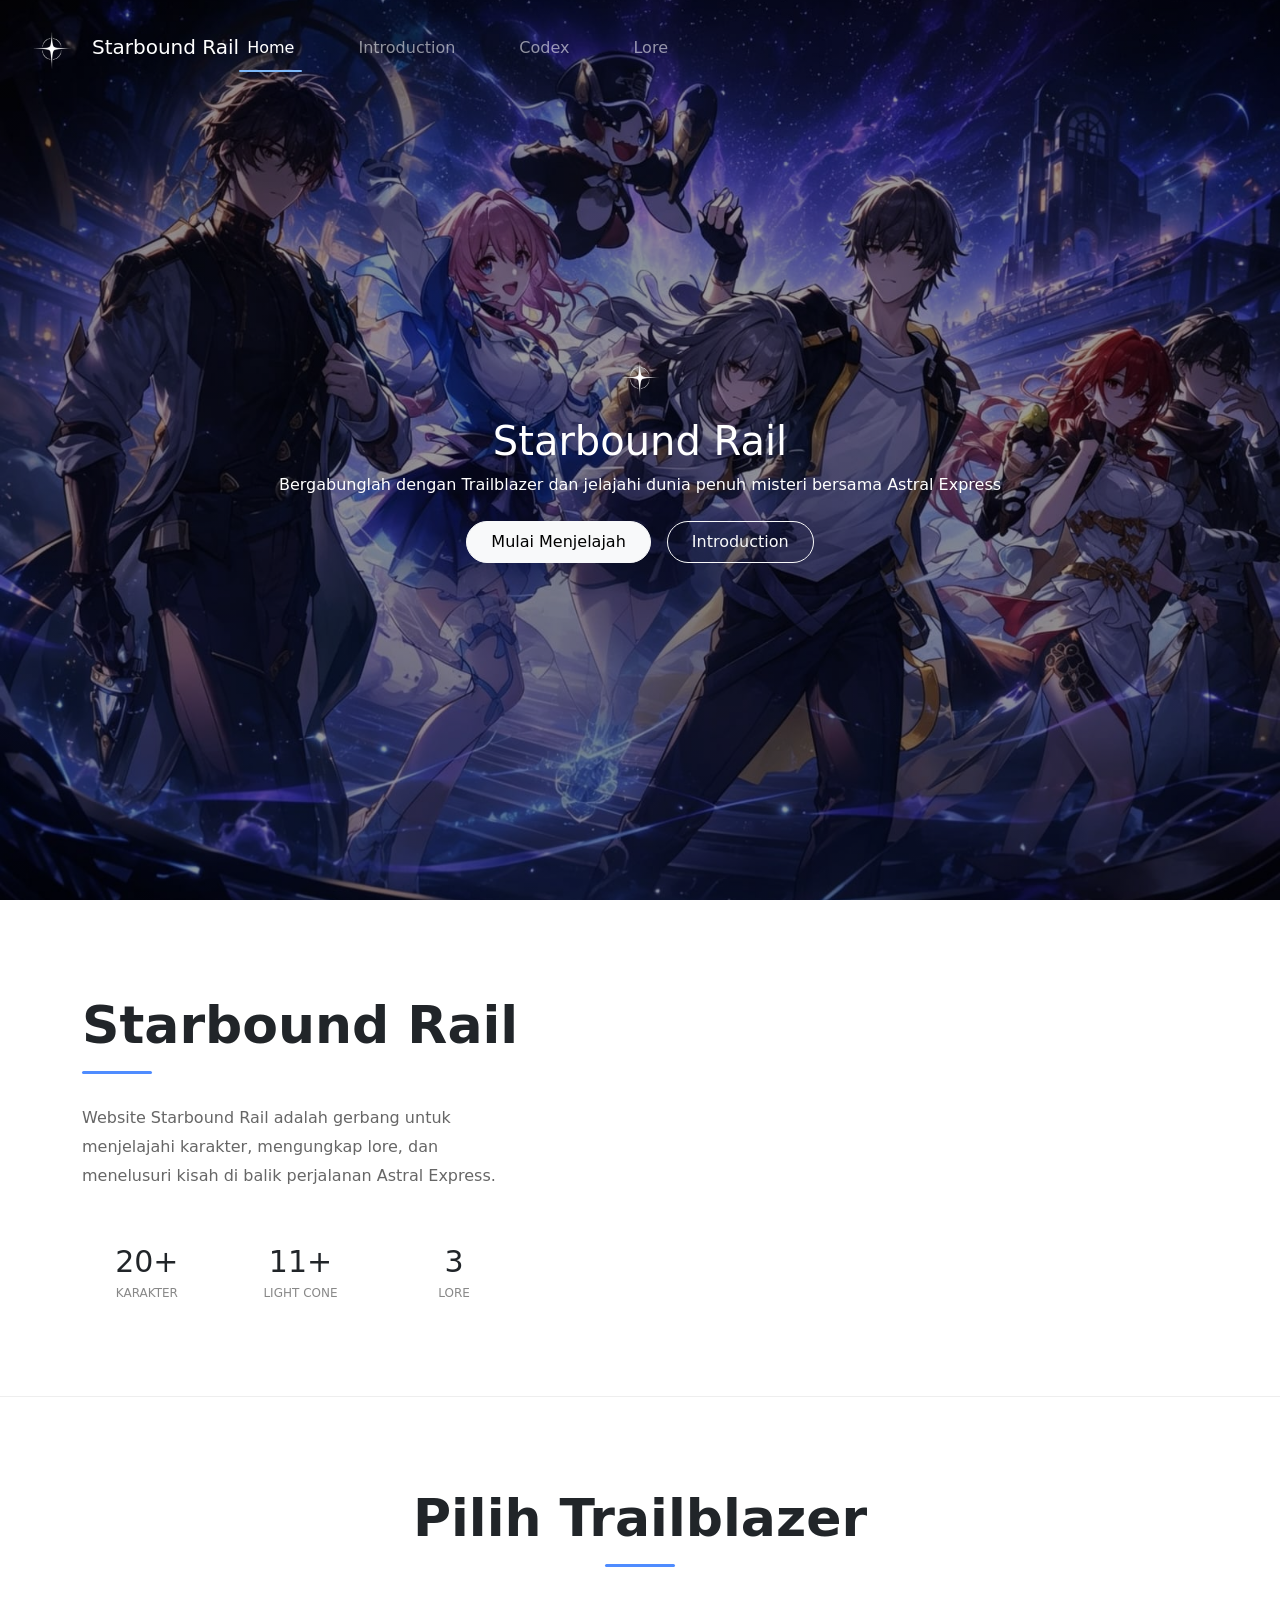
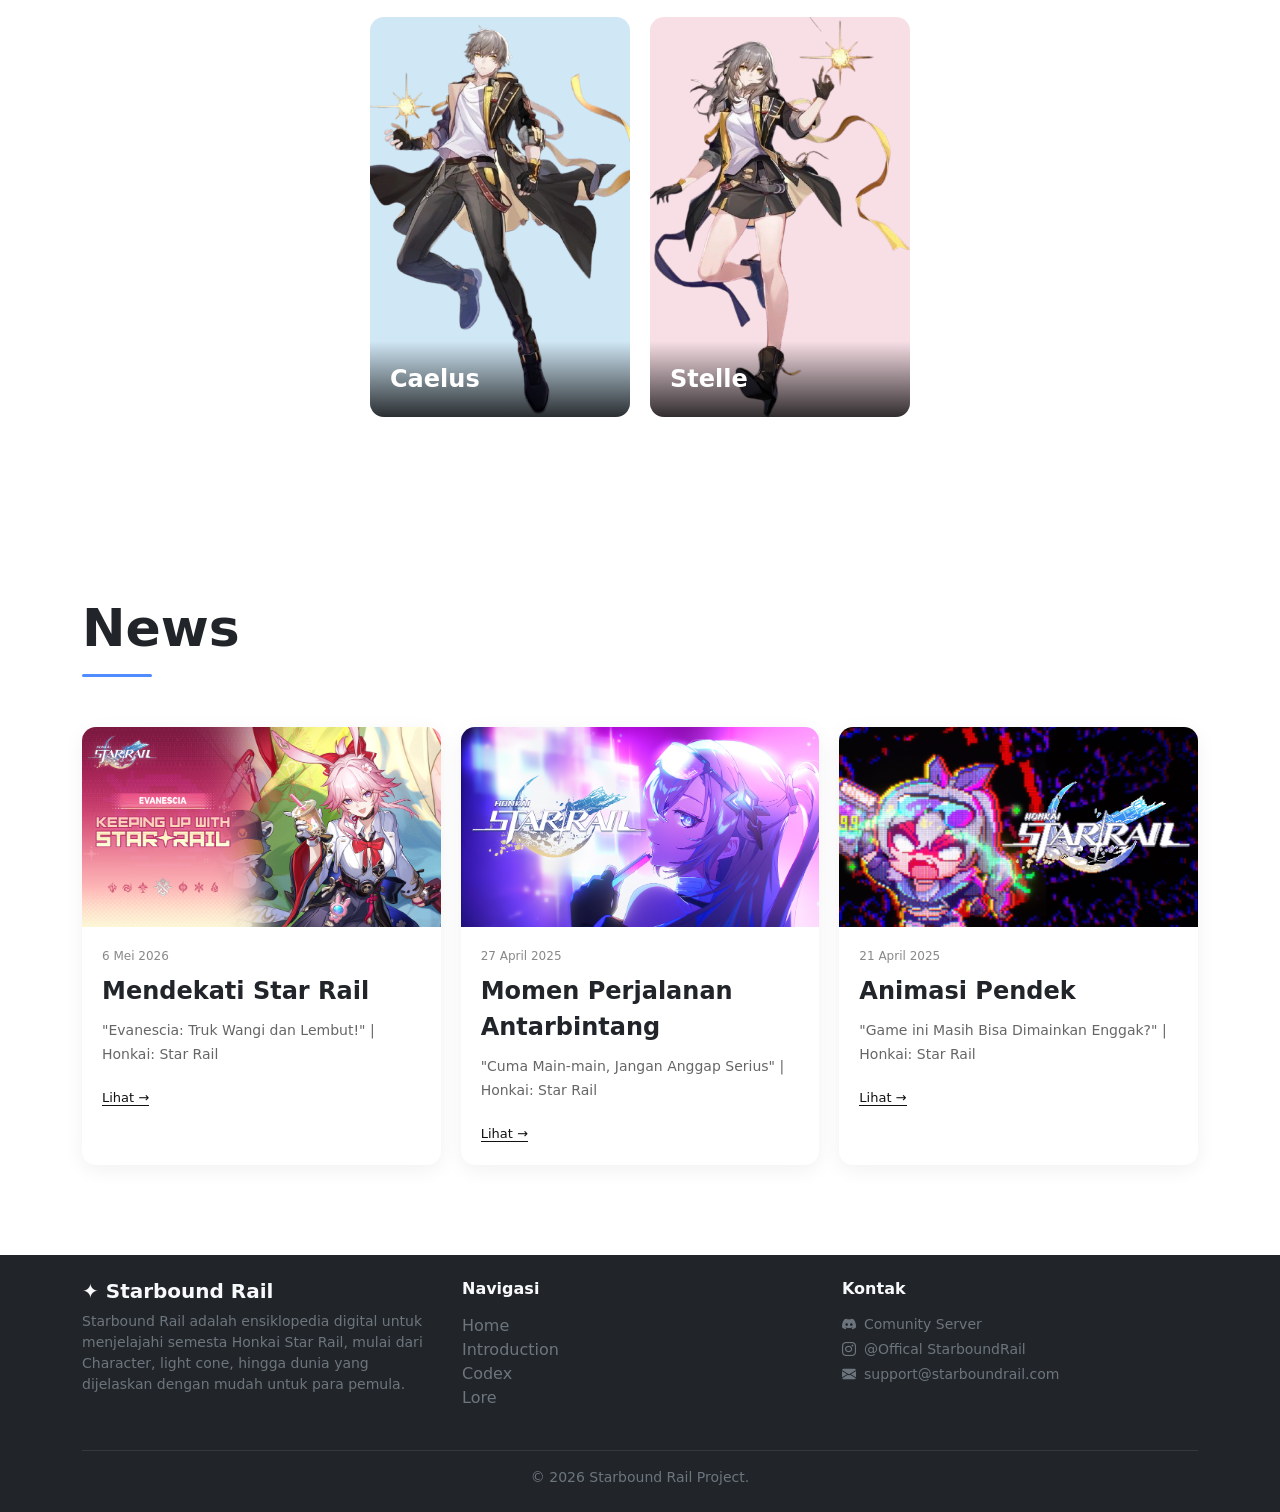
==== index.html @ 128d884d "Rename home.html to index.html" ====
<!DOCTYPE html>
<html lang="en">
<head>
  <meta charset="UTF-8">
  <meta name="viewport" content="width=device-width, initial-scale=1.0">
  <title>Honkai: Star Rail - Home</title>

  <link href="https://cdn.jsdelivr.net/npm/bootstrap@5.3.0/dist/css/bootstrap.min.css" rel="stylesheet">
  <link rel="stylesheet" href="https://cdnjs.cloudflare.com/ajax/libs/font-awesome/6.4.0/css/all.min.css">
  <link rel="stylesheet" href="https://cdn.jsdelivr.net/npm/bootstrap-icons@1.11.3/font/bootstrap-icons.min.css">
  <link rel="stylesheet" href="css/style_home.css">
</head>
<body>
    <!-- Navbar -->
    <nav class="navbar navbar-expand-lg navbar-dark fixed-top main-navbar">
        <div class="container-fluid">
          <a class="navbar-brand me-auto" href="#">
            <img src="./image/logo.png" alt="Logo bintang" class="logo">Starbound Rail
          </a>
            <button
             class="navbar-toggler" 
             type="button" 
             data-bs-toggle="collapse" 
             data-bs-target="#navbarNav" 
             aria-controls="navbarNav" 
             aria-expanded="false" 
             aria-label="Toggle navigation"
            >
                <span class="navbar-toggler-icon"></span>
            </button>
            <div class="collapse navbar-collapse" id="navbarNav">
                <ul class="navbar-nav">
                    <li class="nav-item me-5">
                        <a class="nav-link active" aria-current="page" href="#">Home</a>
                    </li>
                    <li class="nav-item me-5">
                        <a class="nav-link" href="Intro.html">Introduction</a>
                    </li>
                    <li class="nav-item me-5">
                        <a class="nav-link" href="codex.html">Codex</a>
                    </li>
                    <li class="nav-item me-5">
                        <a class="nav-link" href="lore.html">Lore</a>
                    </li>
                </ul>
            </div>
        </div>
    </nav>

    <!--Banner-->
    <div class="container-fluid banner d-flex align-items-center justify-content-center">
      <div class="overlay"></div>
      <div class="container text-center content">
        <img src="./image/logo.png" alt="Logo Bintang" class="logo">
        <h1 class="title">Starbound Rail</h1>
        <p class="desc">Bergabunglah dengan Trailblazer dan jelajahi dunia penuh misteri bersama Astral Express</p>
        <div class="d-flex gap-3 justify-content-center flex-wrap mt-4">

          <button class="btn btn-light rounded-pill px-4 py-2"
            onclick="location.href='#menjelajah'">
            Mulai Menjelajah
          </button>

          <button class="btn btn-outline-light rounded-pill px-4 py-2"
            onclick="location.href='intro.html'">
            Introduction
          </button>

        </div>
      </div>
    </div>

    <!-- About -->
     <section id="menjelajah" class="about">
      <div class="container">
        <div class="row align-items-center g-5">
          <div class="col-lg-5">
            <h2>Starbound Rail</h2>
            <div class="title-line"></div>
            <p class="body-text">Website Starbound Rail adalah gerbang untuk menjelajahi karakter, mengungkap lore, dan menelusuri kisah di balik perjalanan Astral Express.</p>
            <!-- Stats -->
             <div class="row mt-5 text-center">
              <div class="col-4">
                <div class="stat-num">20+</div>
                <div class="stat-lbl">Karakter</div>
              </div>
              <div class="col-4">
                <div class="stat-num">11+</div>
                <div class="stat-lbl">Light Cone</div>
              </div>
              <div class="col-4">
                <div class="stat-num">3</div>
                <div class="stat-lbl">Lore</div>
              </div>
             </div>
          </div>
          <!-- Video -->
           <div class="col-lg-7">
            <div class="vid-wrap">
              <video autoplay muted loop playsinline>
                <source src="image/animasi.mp4" type="video/mp4">
              </video>
            </div>
           </div>
        </div>
      </div>
     </section>

     <!-- Characters -->
      <section class="character">
        <div class="container">
          <h2 class="big text-center">Pilih Trailblazer</h2>
          <div class="title-line mx-auto"></div>
          <div class="char-cards">
            <!-- Caelus -->
             <div class="char-card caelus-card">
              <img src="image char/caelus.png" alt="Caelus">
              <div class="char-nameplate">
                <span>Caelus</span>
              </div>
              <div class="char-info">
                <div class="info-gender">♂ Male Trailblazer</div>
                <div class="info-name">Caelus</div>
                <p class="info-desc">Tenang dan penuh kendali, ia melangkah menghadapi setiap rintangan dengan tekad yang tak mudah goyah.</p>
              </div>
             </div>
            <!-- Stelle -->
             <div class="char-card stelle-card">
              <img src="image char/stella.png" alt="Stelle">
              <div class="char-nameplate">
                <span>Stelle</span>
              </div>
              <div class="char-info">
                <div class="info-gender">♀ Female Trailblazer</div>
                <div class="info-name">Stelle</div>
                <p class="info-desc">Berani dan penuh semangat, ia membawa energi baru dalam setiap perjalanan bersama Astral Express.</p>
              </div>
            </div>
          </div>
        </div>
      </section>
      
     <!-- News -->
      <section class="news">
        <div class="container">
          <h2 class="big">News</h2>
          <div class="title-line"></div>
          <div class="news-row">
            <!-- Card 1 -->
             <div class="news-item">
              <div class="news-thumb">
                <img src="image/berita 1.jpg" alt="">
              </div>
              <div class="news-content">
                <div class="news-date">6 Mei 2026</div>
                <div class="news-title">Mendekati Star Rail</div>
                <p class="news-desc">"Evanescia: Truk Wangi dan Lembut!" | Honkai: Star Rail</p>
                <a href="https://hsr.hoyoverse.com/id-id/news/163814" class="btn-news">Lihat →</a>
              </div>
            </div>
            <!-- Card 2 -->
             <div class="news-item">
              <div class="news-thumb">
                <img src="image/berita 2.jpg" alt="">
              </div>
              <div class="news-content">
                <div class="news-date">27 April 2025</div>
                <div class="news-title">Momen Perjalanan Antarbintang</div>
                <p class="news-desc">"Cuma Main-main, Jangan Anggap Serius" | Honkai: Star Rail</p>
                <a href="https://hsr.hoyoverse.com/id-id/news/163628" class="btn-news">Lihat →</a>
              </div>
            </div>
            <!-- Card 3 -->
             <div class="news-item">
              <div class="news-thumb">
                <img src="image/berita 3.jpg" alt="">
              </div>
              <div class="news-content">
                <div class="news-date">21 April 2025</div>
                <div class="news-title">Animasi Pendek</div>
                <p class="news-desc">"Game ini Masih Bisa Dimainkan Enggak?" | Honkai: Star Rail</p>
                <a href="https://hsr.hoyoverse.com/id-id/news/163620" class="btn-news">Lihat →</a>
              </div>
            </div>
          </div>
        </div>
      </section>

    <!-- Footer -->
    <footer class="bg-dark text-light py-4">
      <div class="container">
        <div class="row text-center text-md-start">
          <div class="col-md-4 mb-3 mb-md-0">
            <h5 class="fw-bold">✦ Starbound Rail</h5>
            <p class="text-secondary small">Starbound Rail adalah ensiklopedia digital untuk menjelajahi semesta Honkai Star Rail, mulai dari Character, light cone, hingga dunia yang dijelaskan dengan mudah untuk para pemula.</p>
          </div>
          <div class="col-md-4 mb-3 mb-md-0">
            <h6 class="fw-bold mb-3">Navigasi</h6>
            <ul class="list-unstyled">
              <li><a href="#" class="text-secondary text-decoration-none">Home</a></li>
              <li><a href="Intro.html" class="text-secondary text-decoration-none">Introduction</a></li>
              <li><a href="codex.html" class="text-secondary text-decoration-none">Codex</a></li>
              <li><a href="lore.html" class="text-secondary text-decoration-none">Lore</a></li>
            </ul>
          </div>
          <div class="col-md-4">
            <h6 class="fw-bold mb-3">Kontak</h6>
            <ul class="list-unstyled text-secondary small">
              <li class="mb-1"><i class="bi bi-discord me-2"></i>Comunity Server</li>
              <li class="mb-1"><i class="bi bi-instagram me-2"></i>@Offical StarboundRail</li>
              <li><i class="bi bi-envelope-fill me-2"></i>support@starboundrail.com</li>
            </ul>
          </div>
        </div>
        <hr class="border-secondary mt-4 mb-3">
        <p class="text-center text-secondary small mb-0">
          &copy; 2026 Starbound Rail Project.
        </p>
      </div>
    </footer>
    
    <script>
      window.addEventListener('scroll', function () {
        const navbar = document.querySelector('.main-navbar');
        if (window.scrollY > 50) {
          navbar.classList.add('scrolled');
        } else {
          navbar.classList.remove('scrolled');
        }});
      </script>
  
  <script src="https://cdn.jsdelivr.net/npm/bootstrap@5.3.0/dist/js/bootstrap.bundle.min.js"></script>
</body>
</html>
---- css/style_home.css ----
.logo{
    height: 80px;
}

.main-navbar{
    background: transparent;
    position: fixed;
    width: 100%;
    z-index: 999;
    padding: 3px 0;
    transition: .3s;
}

.main-navbar.scrolled{
    background: #0b1220;
    box-shadow: 0 2px 20px rgba(0,0,0,.5);
}

.nav-link{
    position: relative;
}

.nav-link::after{
    content: '';
    position: absolute;
    bottom: -4px;
    left: 0;
    width: 0;
    height: 2px;
    background: #7eb8f7;
    border-radius: 2px;
    transition: .3s;
}

.nav-link:hover::after,
.nav-link.active::after{
    width: 100%;
}

/* Banner */
.banner{
    height: 100vh;
    background:
    linear-gradient(rgba(0,0,0,.4), rgba(0,0,0,.4)),
    url('../image/bg.jpeg');
    background-size: cover;
    background-position: center;
    display: flex;
    align-items: center;
    justify-content: center;
    text-align: center;
    color: white;
}

/* tinggi scroll navbar */
#menjelajah {
    scroll-margin-top: 80px; 
}

section{
    padding: 90px 0;
}

h2{
    font-size: 52px;
    font-weight: 700;
}

.title-line{
    width: 70px;
    height: 3px;
    background: #4f8cff;
    margin: 15px 0 30px;
    border-radius: 20px;
}

/* About */
.about{
    border-bottom: 1px solid #eee;
}

.body-text{
    color: #666;
    line-height: 1.8;
}

/* Stats */
.stat-num{
    font-size: 30px;
    font-weight: 500;
}

.stat-lbl{
    font-size: 12px;
    color: #888;
    text-transform: uppercase;
}

/* Video */
.vid-wrap{
    overflow: hidden;
    border-radius: 12px;
}

.vid-wrap video{
    width: 100%;
    display: block;
}

/* Character */
.char-cards{
    display: flex;
    justify-content: center;
    gap: 20px;
    flex-wrap: wrap;
    margin-top: 50px;
}

.char-card{
    width: 260px;
    position: relative;
    overflow: hidden;
    border-radius: 14px;
    background: #ddd;
}

.char-card img{
    width: 100%;
    height: 400px;
    object-fit: cover;
    transition: .4s;
}

.char-card:hover img{
    transform: scale(1.05);
}

.char-nameplate{
    position: absolute;
    bottom: 0;
    width: 100%;
    padding: 20px;
    background: linear-gradient(to top, rgba(0,0,0,.8), transparent);
    color: white;
    font-size: 24px;
    font-weight: 600;
}

.char-info{
    position: absolute;
    inset: 0;
    background: rgba(0,0,0,.75);
    color: white;
    padding: 25px;
    display: flex;
    flex-direction: column;
    justify-content: end;
    opacity: 0;
    transition: .4s;
}

.char-card:hover .char-info{
    opacity: 1;
}

.info-gender{
    font-size: 11px;
    letter-spacing: 2px;
    color: #bbb;
}

.info-name{
    font-size: 32px;
    font-weight: 700;
}

.info-desc{
    font-size: 14px;
    color: #ddd;
    line-height: 1.7;
}

.stelle-card{
    background: #f8dfe6;
}

.caelus-card{
    background: #d0e7f5;
}

/* News */
.news-row{
    display: grid;
    grid-template-columns: repeat(auto-fit,minmax(260px,1fr));
    gap: 20px;
    margin-top: 50px;
}

.news-item{
    background: white;
    border-radius: 14px;
    overflow: hidden;
    box-shadow: 0 5px 20px rgba(0,0,0,.06);
    transition: .3s;
}

.news-item:hover{
    transform: translateY(-5px);
}

.news-thumb img{
    width: 100%;
    height: 200px;
    object-fit: cover;
}

.news-content{
    padding: 20px;
}

.news-date{
    font-size: 12px;
    color: #888;
    margin-bottom: 8px;
}

.news-title{
    font-size: 24px;
    font-weight: 700;
    margin-bottom: 10px;
}

.news-desc{
    font-size: 14px;
    color: #666;
    line-height: 1.7;
    margin-bottom: 18px;
}

.btn-news{
    text-decoration: none;
    color: #111;
    font-size: 13px;
    border-bottom: 1px solid #111;
}

/* Footer */
footer a{
    transition: .3s;
}

footer a:hover{
    color: white !important;
}

/* Responsive */
@media (max-width: 768px){

    .main-navbar{
        background: transparent;
        padding: 10px 0;
    }

    .main-navbar.scrolled{
        background: #0b1220;
        box-shadow: 0 2px 20px rgba(0,0,0,0.5);
    }

    .nav-item{
        margin-right: 0 !important;
        margin-bottom: 10px;
    }

    .banner{
        padding: 120px 20px 70px;
        height: auto;
        min-height: 100vh;
    }

    .title{
        font-size: 42px;
    }

    .desc{
        font-size: 14px;
    }

    h2{
        font-size: 34px;
        text-align: center;
    }

    .title-line{
        margin: 15px auto 25px;
    }

    .about{
        text-align: center;
    }

    .char-card{
        width: 100%;
        max-width: 300px;
    }

    .news-row{
        grid-template-columns: 1fr;
    }

    footer{
        text-align: center;
    }
}
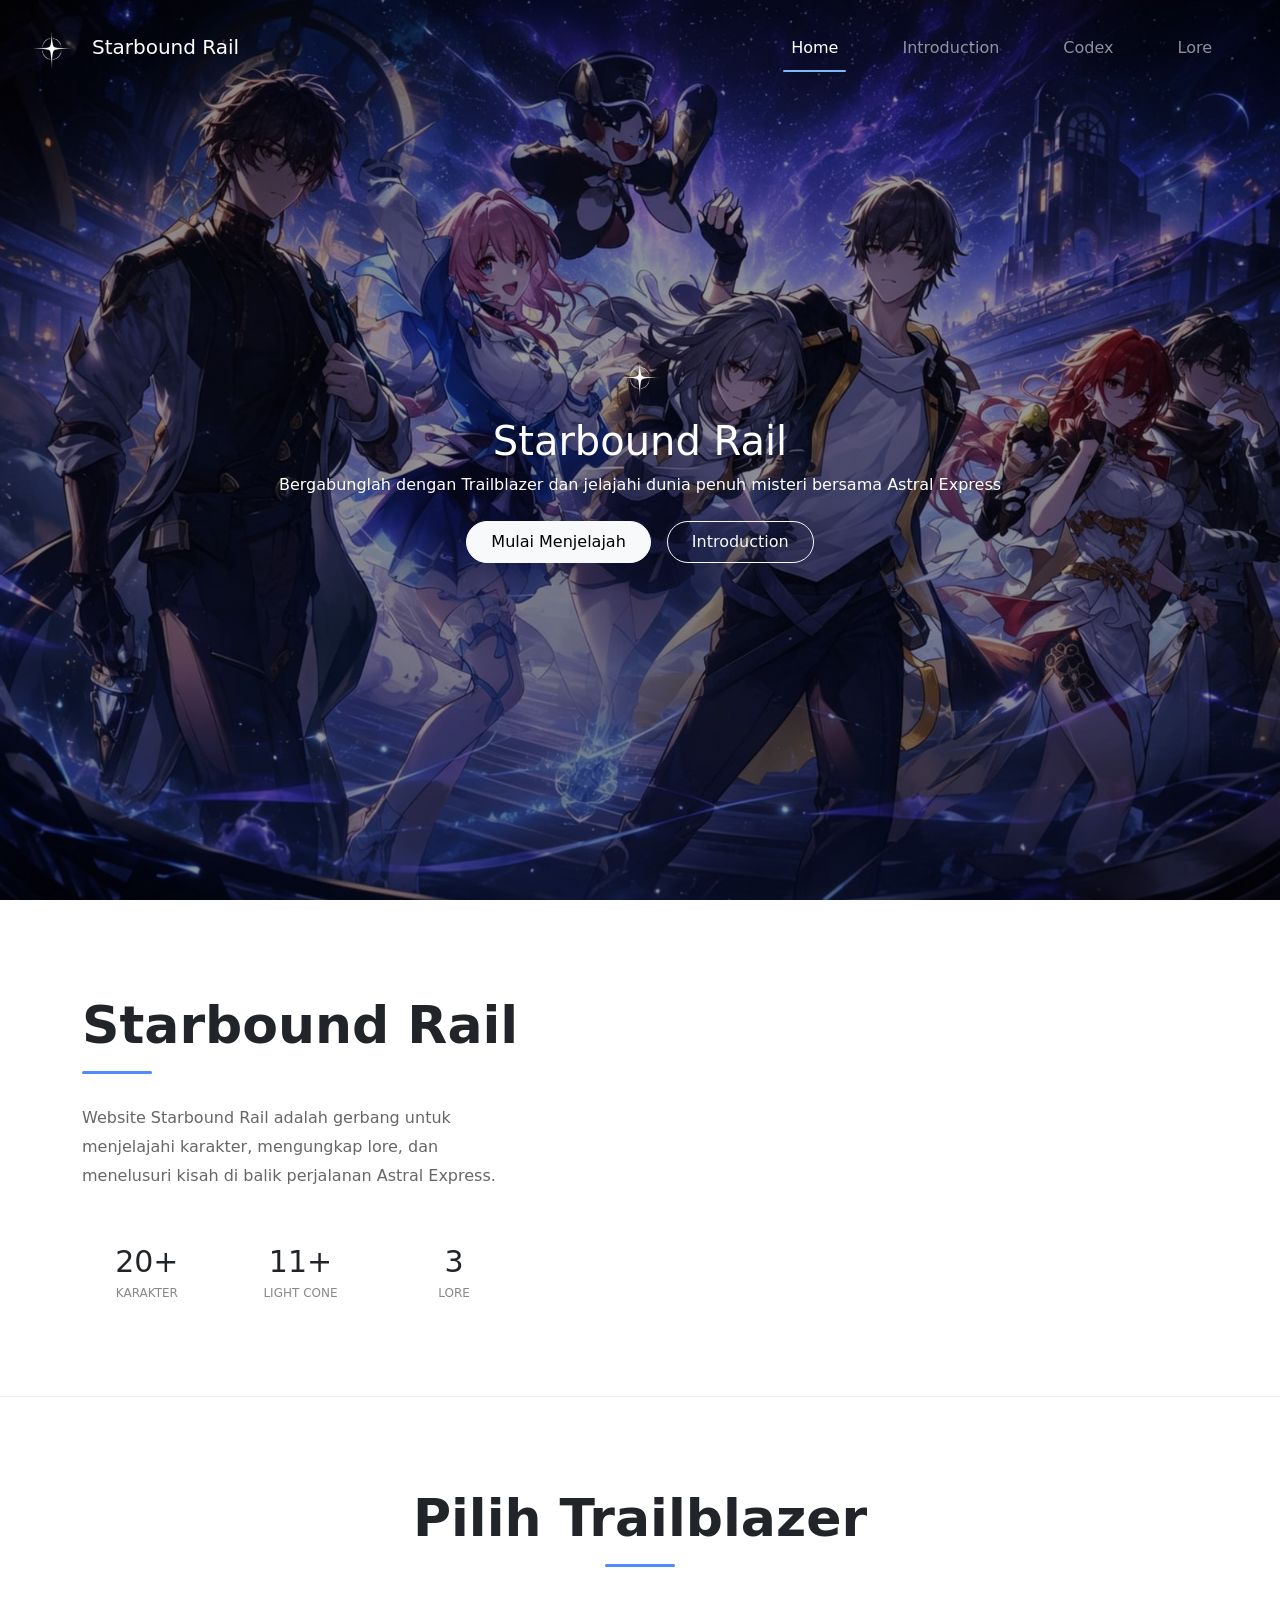
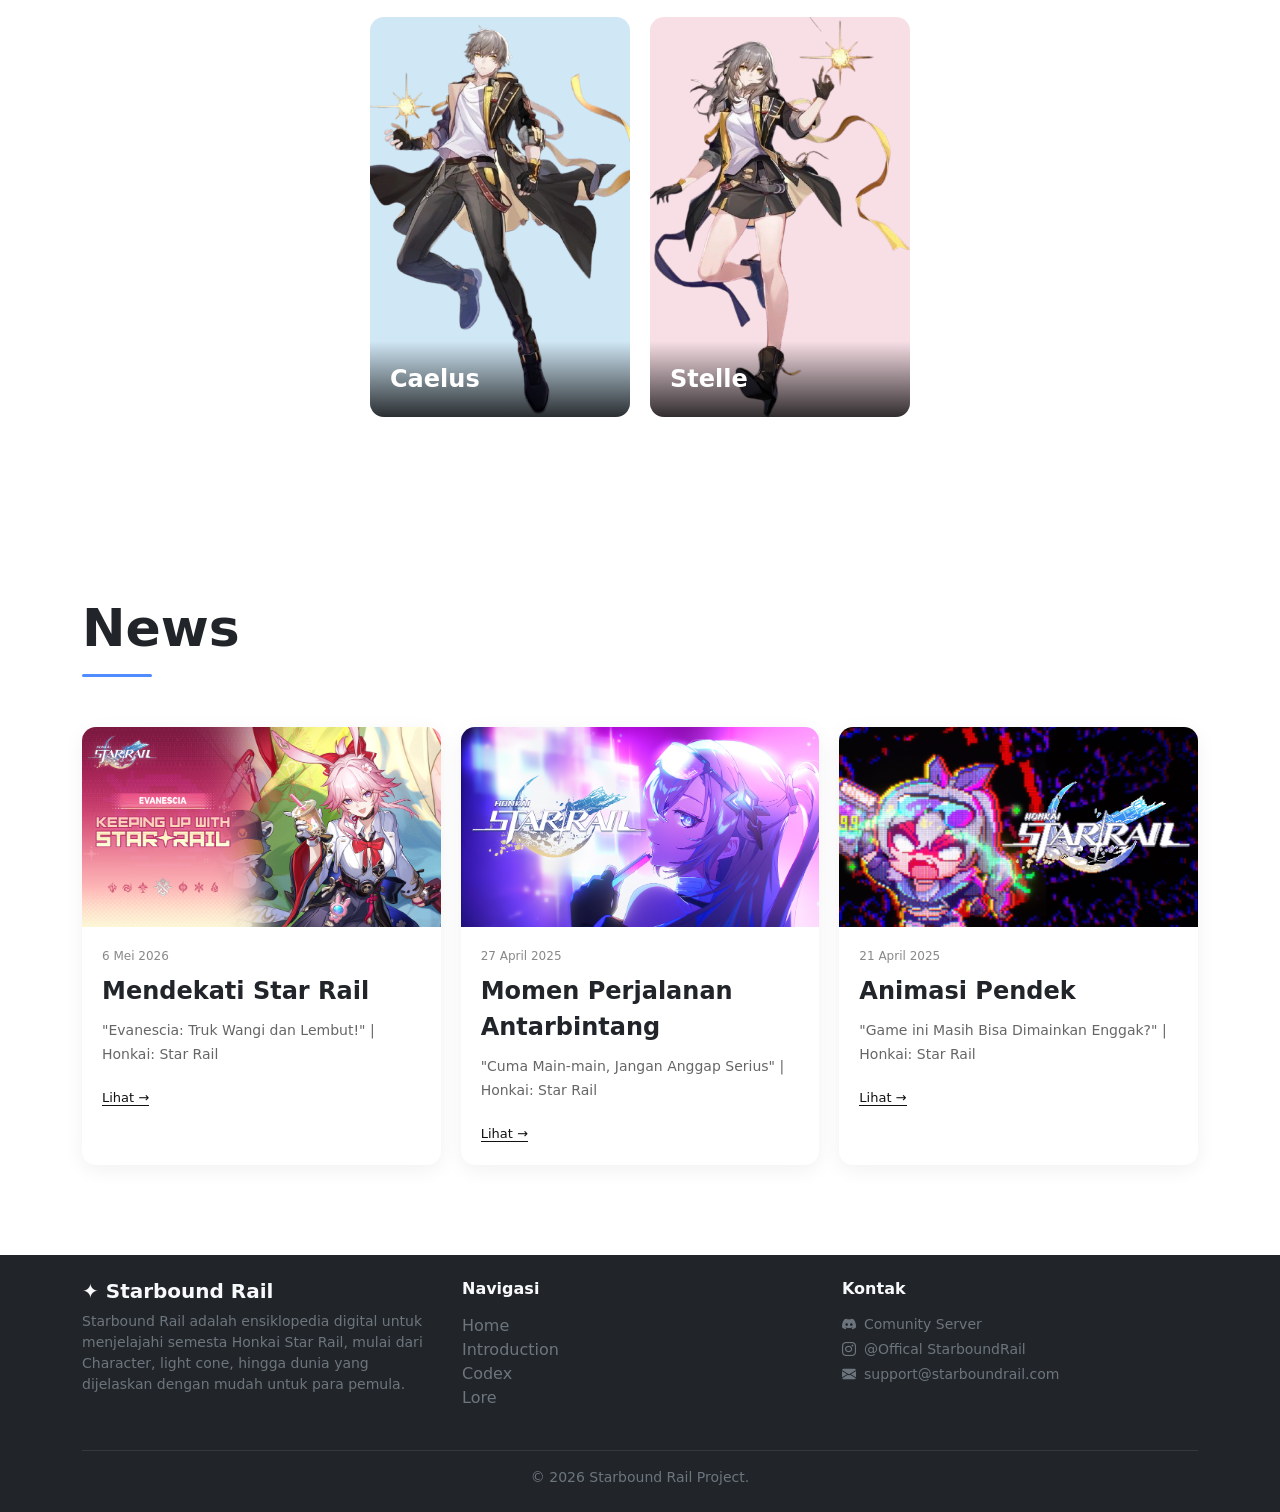
==== commit 4aec2b0c: "Update index.html" ====
--- a/index.html
+++ b/index.html
@@ -6,7 +6,6 @@
   <title>Honkai: Star Rail - Home</title>
 
   <link href="https://cdn.jsdelivr.net/npm/bootstrap@5.3.0/dist/css/bootstrap.min.css" rel="stylesheet">
-  <link rel="stylesheet" href="https://cdnjs.cloudflare.com/ajax/libs/font-awesome/6.4.0/css/all.min.css">
   <link rel="stylesheet" href="https://cdn.jsdelivr.net/npm/bootstrap-icons@1.11.3/font/bootstrap-icons.min.css">
   <link rel="stylesheet" href="css/style_home.css">
 </head>
@@ -29,7 +28,7 @@
                 <span class="navbar-toggler-icon"></span>
             </button>
             <div class="collapse navbar-collapse" id="navbarNav">
-                <ul class="navbar-nav">
+                <ul class="navbar-nav ms-auto">
                     <li class="nav-item me-5">
                         <a class="nav-link active" aria-current="page" href="#">Home</a>
                     </li>
